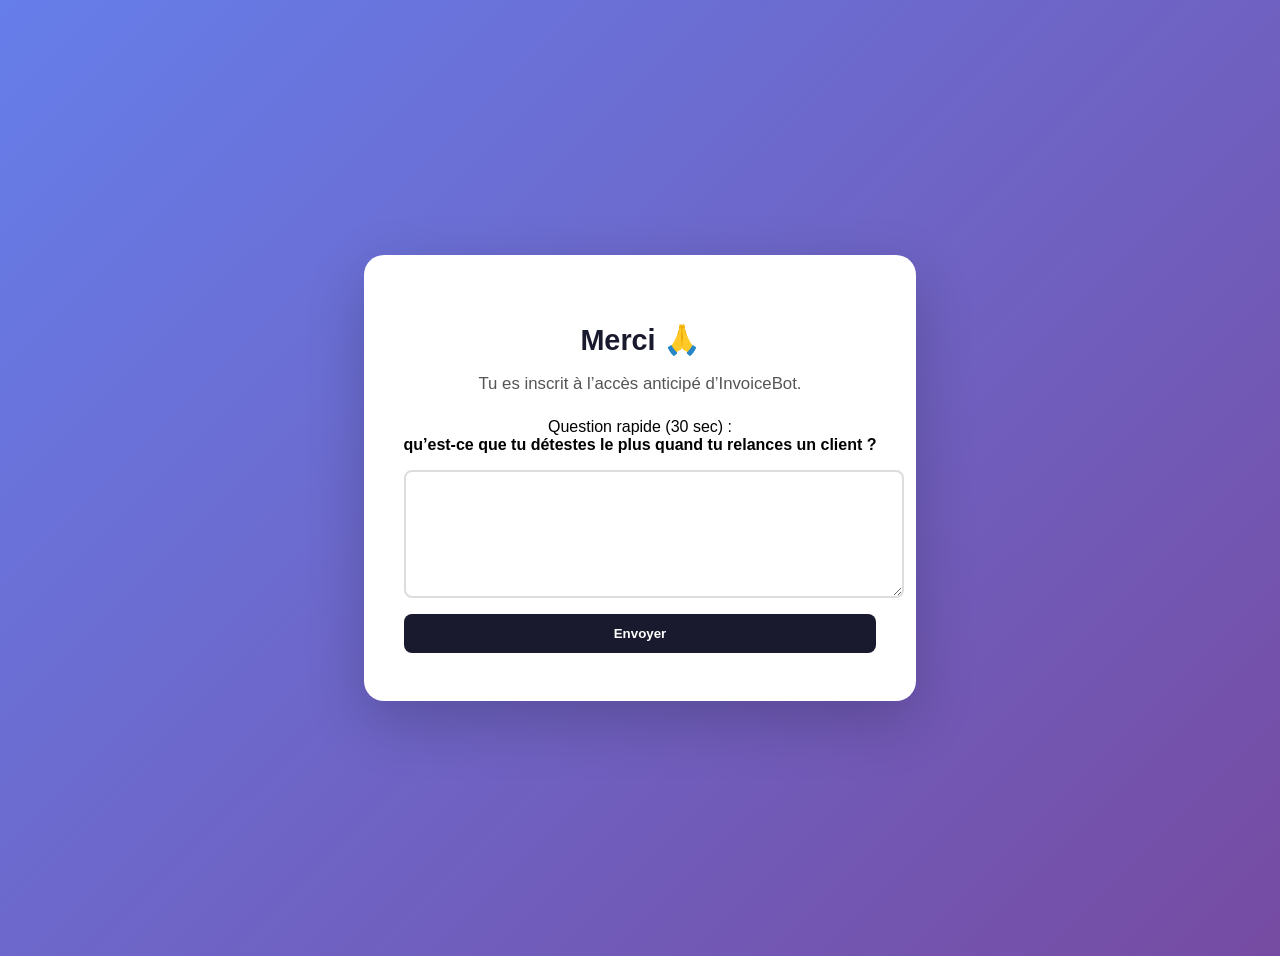
==== merci.html @ 7be63487 "Add merci.html for InvoiceBot thank you page" ====
<!DOCTYPE html>
<html lang="fr">
<head>
  <meta charset="UTF-8">
  <meta name="viewport" content="width=device-width, initial-scale=1.0">
  <title>Merci — InvoiceBot</title>
  <meta name="robots" content="noindex">

  <style>
    body {
      font-family: -apple-system, BlinkMacSystemFont, 'Segoe UI', Roboto, Arial, sans-serif;
      background: linear-gradient(135deg, #667eea 0%, #764ba2 100%);
      min-height: 100vh;
      display: flex;
      align-items: center;
      justify-content: center;
      padding: 20px;
    }

    .card {
      background: #fff;
      border-radius: 20px;
      padding: 48px 40px;
      max-width: 520px;
      text-align: center;
      box-shadow: 0 20px 60px rgba(0,0,0,0.2);
    }

    h1 {
      font-size: 1.8em;
      margin-bottom: 12px;
      color: #1a1a2e;
    }

    .subtitle {
      color: #555;
      font-size: 1.05em;
      margin-bottom: 24px;
    }

    textarea {
      width: 100%;
      padding: 12px;
      border: 2px solid #ddd;
      border-radius: 8px;
      font-size: 0.95em;
      min-height: 100px;
    }

    button {
      margin-top: 12px;
      width: 100%;
      padding: 12px;
      background: #1a1a2e;
      color: white;
      border: none;
      border-radius: 8px;
      font-weight: 600;
      cursor: pointer;
    }

    .thanks {
      margin-top: 12px;
      display: none;
      color: #2e7d32;
      font-size: 0.9em;
    }
  </style>
</head>

<body>

<div class="card">
  <h1>Merci 🙏</h1>
  <p class="subtitle">
    Tu es inscrit à l’accès anticipé d’InvoiceBot.
  </p>

  <p>
    Question rapide (30 sec) :<br>
    <strong>qu’est-ce que tu détestes le plus quand tu relances un client ?</strong>
  </p>

  <textarea id="feedback"></textarea>
  <button onclick="sendFeedback()">Envoyer</button>

  <p class="thanks" id="thanksMsg">Merci pour ton retour !</p>
</div>

<script>
  function sendFeedback() {
    const text = document.getElementById('feedback').value;
    if (!text.trim()) return;

    fetch("https://formspree.io/f/TON_ID", {
      method: "POST",
      headers: { "Content-Type": "application/json" },
      body: JSON.stringify({
        feedback: text,
        source: "thank-you-page"
      })
    }).finally(() => {
      document.getElementById('thanksMsg').style.display = "block";
      document.getElementById('feedback').disabled = true;
    });
  }
</script>

</body>
</html>
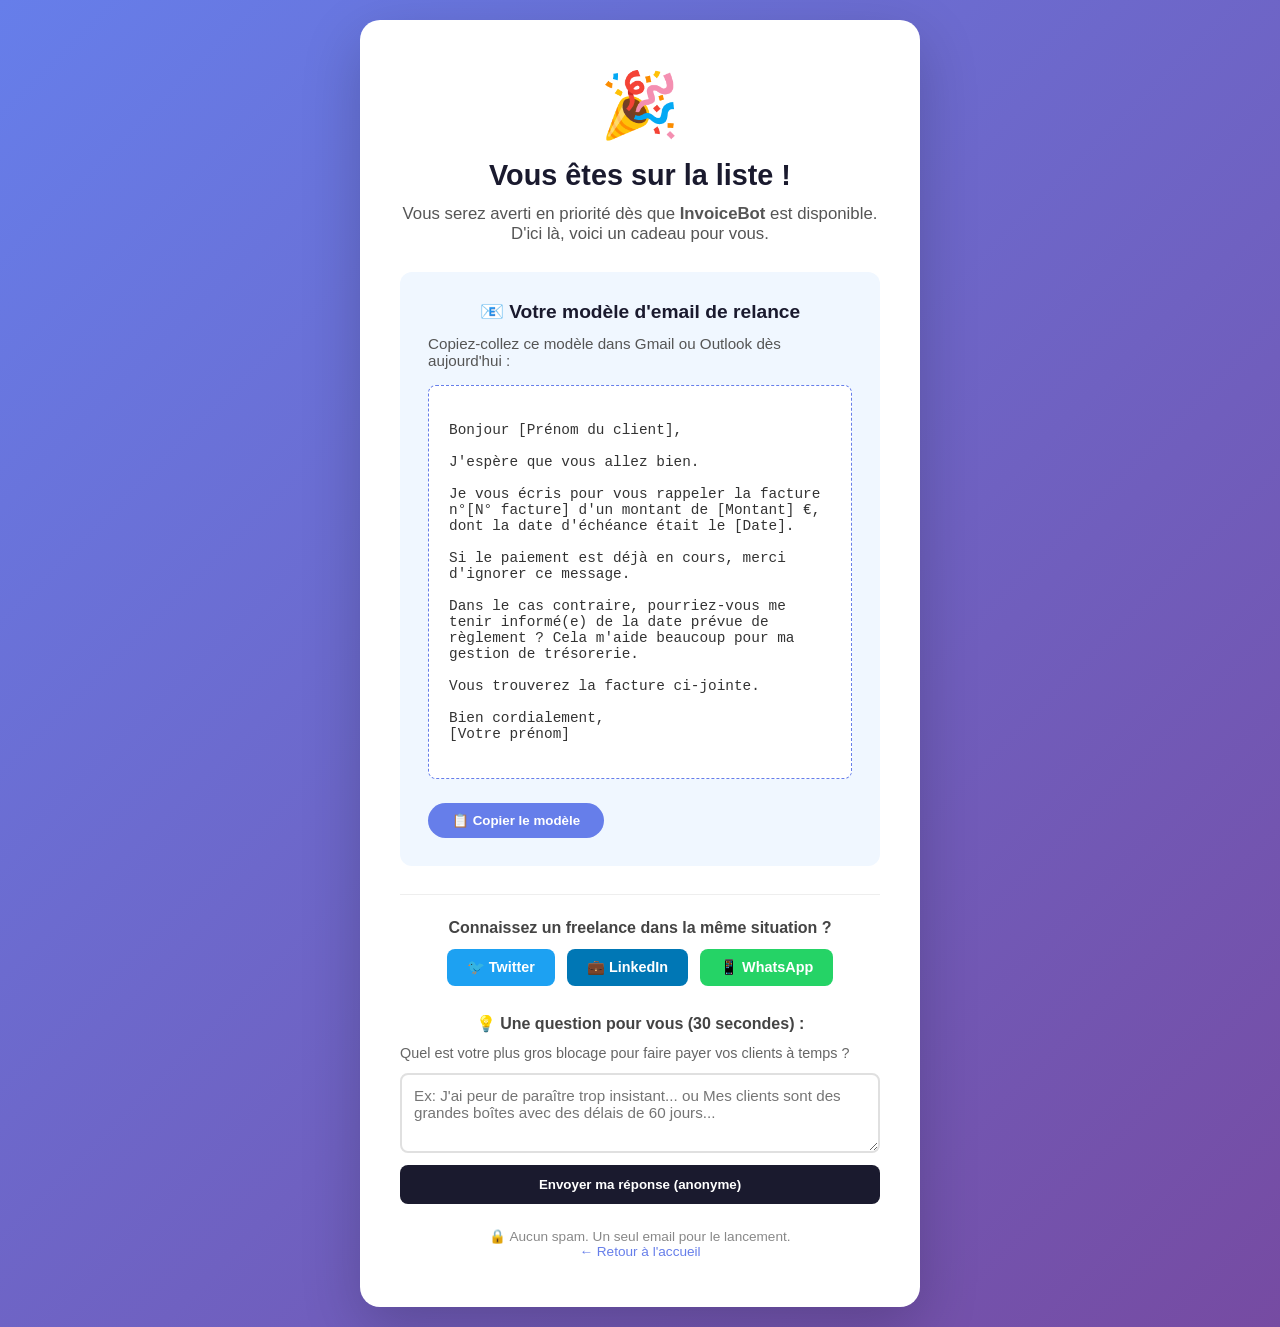
==== commit 3d8448be: "Update merci.html" ====
--- a/merci.html
+++ b/merci.html
@@ -1,110 +1,264 @@
 <!DOCTYPE html>
 <html lang="fr">
 <head>
-  <meta charset="UTF-8">
-  <meta name="viewport" content="width=device-width, initial-scale=1.0">
-  <title>Merci — InvoiceBot</title>
-  <meta name="robots" content="noindex">
-
-  <style>
-    body {
-      font-family: -apple-system, BlinkMacSystemFont, 'Segoe UI', Roboto, Arial, sans-serif;
-      background: linear-gradient(135deg, #667eea 0%, #764ba2 100%);
-      min-height: 100vh;
-      display: flex;
-      align-items: center;
-      justify-content: center;
-      padding: 20px;
-    }
-
-    .card {
-      background: #fff;
-      border-radius: 20px;
-      padding: 48px 40px;
-      max-width: 520px;
-      text-align: center;
-      box-shadow: 0 20px 60px rgba(0,0,0,0.2);
-    }
-
-    h1 {
-      font-size: 1.8em;
-      margin-bottom: 12px;
-      color: #1a1a2e;
-    }
-
-    .subtitle {
-      color: #555;
-      font-size: 1.05em;
-      margin-bottom: 24px;
-    }
-
-    textarea {
-      width: 100%;
-      padding: 12px;
-      border: 2px solid #ddd;
-      border-radius: 8px;
-      font-size: 0.95em;
-      min-height: 100px;
-    }
-
-    button {
-      margin-top: 12px;
-      width: 100%;
-      padding: 12px;
-      background: #1a1a2e;
-      color: white;
-      border: none;
-      border-radius: 8px;
-      font-weight: 600;
-      cursor: pointer;
-    }
-
-    .thanks {
-      margin-top: 12px;
-      display: none;
-      color: #2e7d32;
-      font-size: 0.9em;
-    }
-  </style>
+    <meta charset="UTF-8">
+    <meta name="viewport" content="width=device-width, initial-scale=1.0">
+    <title>Merci ! Votre inscription est confirmée — InvoiceBot</title>
+    <meta name="description" content="Vous êtes inscrit sur la liste d'attente InvoiceBot. Téléchargez gratuitement votre modèle d'email de relance.">
+    <meta name="robots" content="noindex">
+    
+    <!-- Open Graph -->
+    <meta property="og:title" content="Inscription confirmée — InvoiceBot">
+    <meta property="og:description" content="Vous êtes sur la liste d'attente.">
+    <meta property="og:type" content="website">
+    
+    <!-- Plausible -->
+    <script defer data-domain="ilouhmam2.github.io" src="https://plausible.io/js/script.outbound-links.js"></script>
+    
+    <!-- Google Ads Conversion Tracking (à configurer) -->
+    <!-- Global site tag (gtag.js) - Google Ads -->
+    <script async src="https://www.googletagmanager.com/gtag/js?id=AW-CONVERSION_ID"></script>
+    <script>
+      window.dataLayer = window.dataLayer || [];
+      function gtag(){dataLayer.push(arguments);}
+      gtag('js', new Date());
+      gtag('config', 'AW-CONVERSION_ID');
+      // Event de conversion
+      gtag('event', 'conversion', {
+          'send_to': 'AW-CONVERSION_ID/CONVERSION_LABEL',
+          'value': 1.0,
+          'currency': 'EUR'
+      });
+    </script>
+
+    <style>
+        * { margin: 0; padding: 0; box-sizing: border-box; }
+        body {
+            font-family: -apple-system, BlinkMacSystemFont, 'Segoe UI', Roboto, sans-serif;
+            background: linear-gradient(135deg, #667eea 0%, #764ba2 100%);
+            min-height: 100vh;
+            display: flex;
+            align-items: center;
+            justify-content: center;
+            padding: 20px;
+        }
+        .card {
+            background: white;
+            border-radius: 20px;
+            padding: 48px 40px;
+            max-width: 560px;
+            width: 100%;
+            text-align: center;
+            box-shadow: 0 20px 60px rgba(0,0,0,0.2);
+        }
+        .emoji-big {
+            font-size: 4em;
+            margin-bottom: 16px;
+        }
+        h1 {
+            font-size: 1.8em;
+            color: #1a1a2e;
+            margin-bottom: 12px;
+        }
+        .subtitle {
+            color: #555;
+            font-size: 1.05em;
+            margin-bottom: 28px;
+        }
+        .bonus-box {
+            background: #f0f7ff;
+            border-radius: 12px;
+            padding: 28px;
+            margin: 24px 0;
+            text-align: left;
+        }
+        .bonus-box h2 {
+            font-size: 1.2em;
+            color: #1a1a2e;
+            margin-bottom: 12px;
+            text-align: center;
+        }
+        .email-template {
+            background: white;
+            border: 1px dashed #667eea;
+            border-radius: 8px;
+            padding: 20px;
+            font-family: 'Courier New', monospace;
+            font-size: 0.9em;
+            color: #333;
+            white-space: pre-wrap;
+            word-wrap: break-word;
+            margin: 16px 0;
+        }
+        .btn-copy {
+            display: inline-block;
+            background: #667eea;
+            color: white;
+            padding: 10px 24px;
+            border-radius: 50px;
+            border: none;
+            cursor: pointer;
+            font-weight: 600;
+            margin-top: 8px;
+        }
+        .btn-copy:hover { background: #5a67d8; }
+        .share-section {
+            margin-top: 28px;
+            padding-top: 24px;
+            border-top: 1px solid #eee;
+        }
+        .share-section h3 {
+            font-size: 1em;
+            color: #444;
+            margin-bottom: 12px;
+        }
+        .share-btns {
+            display: flex;
+            gap: 12px;
+            justify-content: center;
+            flex-wrap: wrap;
+        }
+        .share-btns a {
+            display: inline-block;
+            padding: 10px 20px;
+            border-radius: 8px;
+            text-decoration: none;
+            color: white;
+            font-weight: 600;
+            font-size: 0.9em;
+        }
+        .twitter { background: #1da1f2; }
+        .linkedin { background: #0077b5; }
+        .whatsapp { background: #25d366; }
+        .question-box {
+            margin-top: 28px;
+            text-align: left;
+        }
+        .question-box h3 {
+            font-size: 1em;
+            color: #444;
+            margin-bottom: 12px;
+            text-align: center;
+        }
+        .question-box textarea {
+            width: 100%;
+            padding: 12px;
+            border: 2px solid #e0e0e0;
+            border-radius: 8px;
+            font-family: inherit;
+            font-size: 0.95em;
+            min-height: 80px;
+            resize: vertical;
+        }
+        .question-box button {
+            margin-top: 8px;
+            width: 100%;
+            padding: 12px;
+            background: #1a1a2e;
+            color: white;
+            border: none;
+            border-radius: 8px;
+            font-weight: 600;
+            cursor: pointer;
+        }
+        .footer-text {
+            margin-top: 24px;
+            font-size: 0.85em;
+            color: #888;
+        }
+        .footer-text a {
+            color: #667eea;
+            text-decoration: none;
+        }
+    </style>
 </head>
-
 <body>
-
-<div class="card">
-  <h1>Merci 🙏</h1>
-  <p class="subtitle">
-    Tu es inscrit à l’accès anticipé d’InvoiceBot.
-  </p>
-
-  <p>
-    Question rapide (30 sec) :<br>
-    <strong>qu’est-ce que tu détestes le plus quand tu relances un client ?</strong>
-  </p>
-
-  <textarea id="feedback"></textarea>
-  <button onclick="sendFeedback()">Envoyer</button>
-
-  <p class="thanks" id="thanksMsg">Merci pour ton retour !</p>
-</div>
-
-<script>
-  function sendFeedback() {
-    const text = document.getElementById('feedback').value;
-    if (!text.trim()) return;
-
-    fetch("https://formspree.io/f/TON_ID", {
-      method: "POST",
-      headers: { "Content-Type": "application/json" },
-      body: JSON.stringify({
-        feedback: text,
-        source: "thank-you-page"
-      })
-    }).finally(() => {
-      document.getElementById('thanksMsg').style.display = "block";
-      document.getElementById('feedback').disabled = true;
-    });
-  }
-</script>
-
+    <div class="card">
+        <div class="emoji-big">🎉</div>
+        <h1>Vous êtes sur la liste !</h1>
+        <p class="subtitle">Vous serez averti en priorité dès que <strong>InvoiceBot</strong> est disponible. D'ici là, voici un cadeau pour vous.</p>
+
+        <div class="bonus-box">
+            <h2>📧 Votre modèle d'email de relance</h2>
+            <p style="color: #555; font-size: 0.95em; margin-bottom: 12px;">Copiez-collez ce modèle dans Gmail ou Outlook dès aujourd'hui :</p>
+            
+            <div class="email-template" id="emailTemplate">
+Bonjour [Prénom du client],
+
+J'espère que vous allez bien.
+
+Je vous écris pour vous rappeler la facture n°[N° facture] d'un montant de [Montant] €, dont la date d'échéance était le [Date].
+
+Si le paiement est déjà en cours, merci d'ignorer ce message.
+
+Dans le cas contraire, pourriez-vous me tenir informé(e) de la date prévue de règlement ? Cela m'aide beaucoup pour ma gestion de trésorerie.
+
+Vous trouverez la facture ci-jointe.
+
+Bien cordialement,
+[Votre prénom]
+            </div>
+            
+            <button class="btn-copy" onclick="copyTemplate()">📋 Copier le modèle</button>
+            <p id="copyFeedback" style="color: #2e7d32; font-size: 0.85em; margin-top: 8px; display: none;">✅ Copié dans le presse-papiers !</p>
+        </div>
+
+        <div class="share-section">
+            <h3>Connaissez un freelance dans la même situation ?</h3>
+            <div class="share-btns">
+                <a href="https://twitter.com/intent/tweet?text=Je%20viens%20de%20d%C3%A9couvrir%20InvoiceBot%20:%20un%20outil%20qui%20automatise%20les%20relances%20de%20factures.%20Si%20tu%20en%20as%20marre%20de%20courir%20apr%C3%A8s%20tes%20paiements,%20inscris-toi%20!&url=https://ilouhmam2.github.io/invoicebot-landing/" class="twitter" target="_blank">🐦 Twitter</a>
+                <a href="https://www.linkedin.com/sharing/share-offsite/?url=https://ilouhmam2.github.io/invoicebot-landing/" class="linkedin" target="_blank">💼 LinkedIn</a>
+                <a href="https://wa.me/?text=Je%20viens%20de%20d%C3%A9couvrir%20InvoiceBot%20:%20outil%20pour%20automatiser%20les%20relances%20de%20factures.%20https://ilouhmam2.github.io/invoicebot-landing/" class="whatsapp" target="_blank">📱 WhatsApp</a>
+            </div>
+        </div>
+
+        <div class="question-box">
+            <h3>💡 Une question pour vous (30 secondes) :</h3>
+            <p style="color: #666; font-size: 0.9em; margin-bottom: 12px;">Quel est votre plus gros blocage pour faire payer vos clients à temps ?</p>
+            <textarea placeholder="Ex: J'ai peur de paraître trop insistant... ou Mes clients sont des grandes boîtes avec des délais de 60 jours..." id="feedbackText"></textarea>
+            <button onclick="sendFeedback()">Envoyer ma réponse (anonyme)</button>
+            <p id="feedbackThanks" style="color: #2e7d32; font-size: 0.9em; margin-top: 8px; display: none;">Merci ! Votre retour nous aide énormément à construire le bon outil.</p>
+        </div>
+
+        <p class="footer-text">
+            🔒 Aucun spam. Un seul email pour le lancement.<br>
+            <a href="https://ilouhmam2.github.io/invoicebot-landing/">← Retour à l'accueil</a>
+        </p>
+    </div>
+
+    <script>
+        function copyTemplate() {
+            const text = document.getElementById('emailTemplate').innerText;
+            navigator.clipboard.writeText(text).then(function() {
+                document.getElementById('copyFeedback').style.display = 'block';
+                setTimeout(() => {
+                    document.getElementById('copyFeedback').style.display = 'none';
+                }, 3000);
+            });
+        }
+
+        function sendFeedback() {
+            const text = document.getElementById('feedbackText').value;
+            if (!text.trim()) return;
+            
+            // Envoi via Formspree (même endpoint que le formulaire principal)
+            fetch('https://formspree.io/f/mnjleqbj', {
+                method: 'POST',
+                headers: { 'Content-Type': 'application/json' },
+                body: JSON.stringify({ 
+                    message: text,
+                    source: 'page_merci_question',
+                    email: new URLSearchParams(window.location.search).get('email') || 'inconnu'
+                })
+            }).then(() => {
+                document.getElementById('feedbackThanks').style.display = 'block';
+                document.getElementById('feedbackText').disabled = true;
+            }).catch(err => {
+                console.error(err);
+                // Même si l'envoi échoue, on remercie l'utilisateur
+                document.getElementById('feedbackThanks').style.display = 'block';
+            });
+        }
+    </script>
 </body>
 </html>
